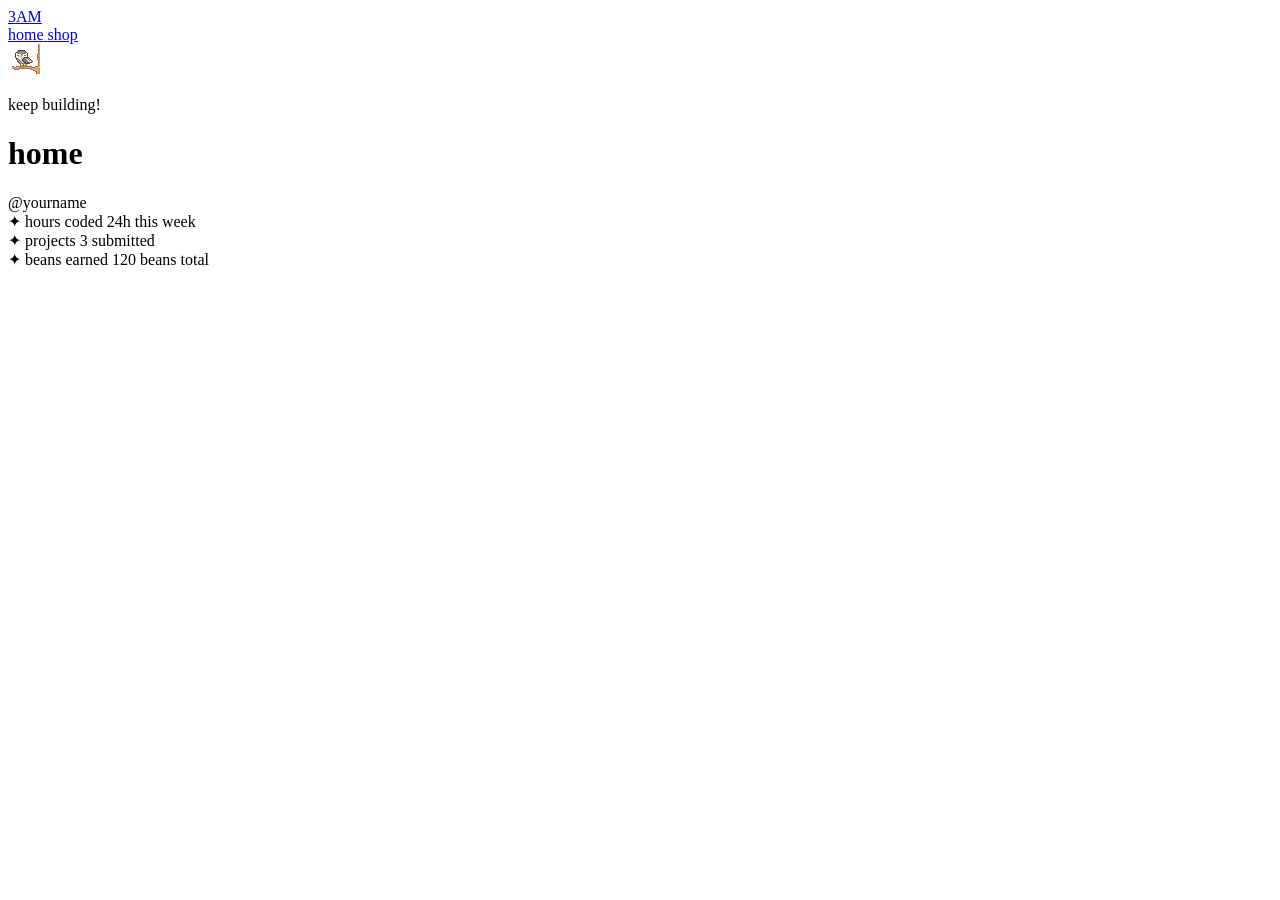
==== dashboard.html @ 39d41d92 "Fixed the faq bug and added a dashboard" ====
<!DOCTYPE html>
<html lang="en">
    <head>
        <meta charset="UTF-8">
        <meta name="viewport" content="width=device-width, initial-scale=1.0">
        <title>3AM - Dashboard</title>
        <link rel="stylesheet" href="dashboard.css">
    </head>
    <body>
        <div class="layout">
            <aside class="sidebar">
                <a href="index.html" class="sidebar-logo">3AM</a>
                <nav class="sidebar-nav">
                    <a href="dashboard.html" class="nav-item active">
                        <span class="nav-icon">home</span>
                    </a>
                    <a href="shop.html" class="nav-item">
                        <span class="nav-icon">shop</span>
                    </a>
                </nav>
                <div class="sidebar-owl">
                    <img src="owl.png" alt="owl">
                    <p>keep building!</p>
                </div>
            </aside>

            <main class="main">
                <div class="topbar">
                    <h1 class="page-title">home</h1>
                    <div class="user-badge">@yourname</div>
                </div>

                <div class="cards">
                    <div class="card card-accent">
                        <span class="card-label">✦ hours coded</span>
                        <span class="card-value">24h</span>
                        <span class="card-sub">this week</span>
                    </div>
                    <div class="card">
                        <span class="card-label">✦ projects</span>
                        <span class="card-value">3</span>
                        <span class="card-sub">submitted</span>
                    </div>
                    <div class="card">
                        <span class="card-label">✦ beans earned</span>
                        <span class="card-valuse">120 beans</span>
                        <span class="card-sub">total</span>
                    </div>
                </div>
            </main>
    </body>
</html>
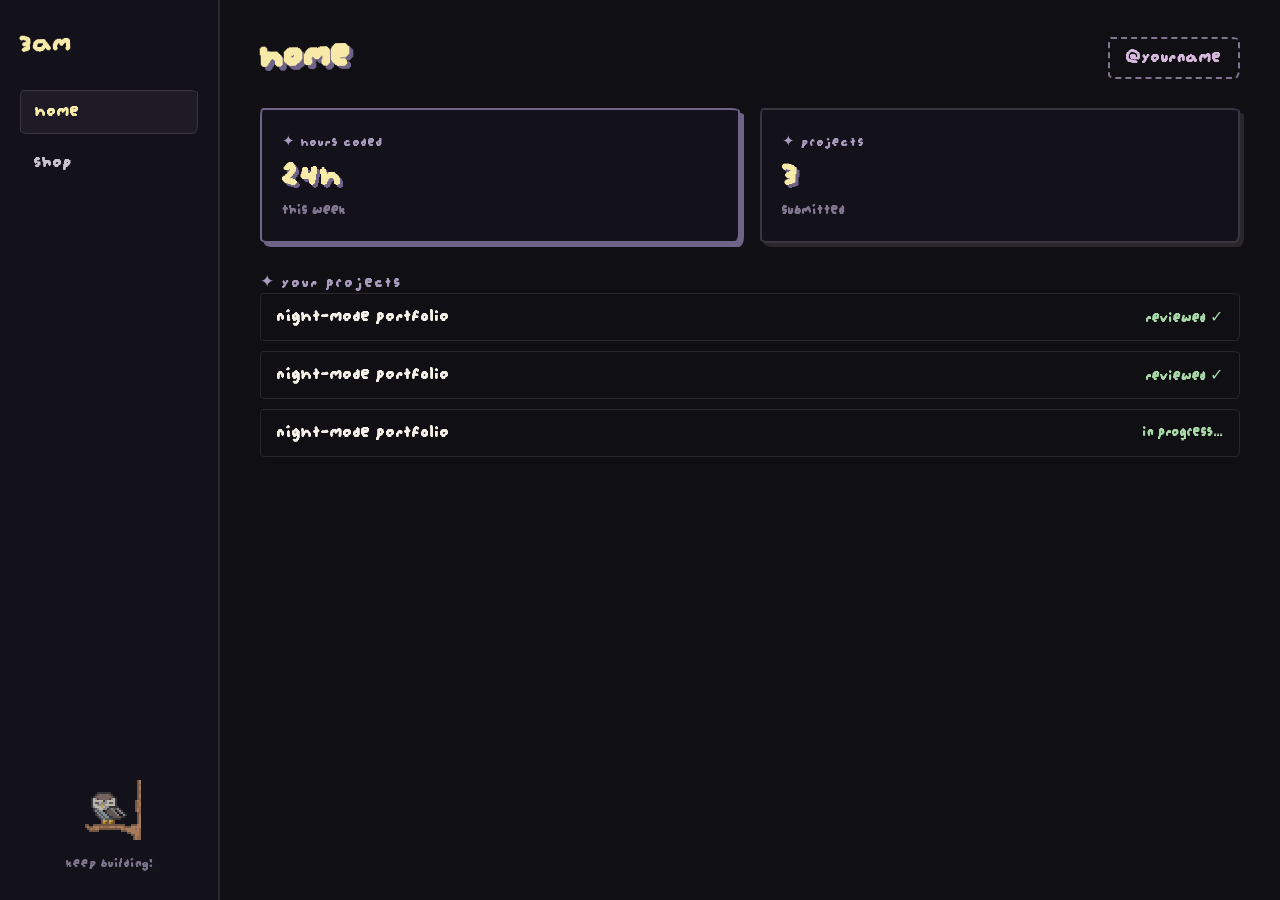
==== commit 7744d2b4: "Finished the styling and all the information of the shop and added currency image" ====
--- a/dashboard.html
+++ b/dashboard.html
@@ -19,7 +19,7 @@
                     </a>
                 </nav>
                 <div class="sidebar-owl">
-                    <img src="owl.png" alt="owl">
+                    <img src="assets/owl.png" alt="owl">
                     <p>keep building!</p>
                 </div>
             </aside>
@@ -41,10 +41,23 @@
                         <span class="card-value">3</span>
                         <span class="card-sub">submitted</span>
                     </div>
-                    <div class="card">
-                        <span class="card-label">✦ beans earned</span>
-                        <span class="card-valuse">120 beans</span>
-                        <span class="card-sub">total</span>
+                </div>
+
+                <div class="section-box">
+                    <span class="section-label">✦ your projects</span>
+                    <div class="project-list">
+                        <div class="project-item">
+                            <span class="project-name">night-mode portfolio</span>
+                            <span class="project-tag">reviewed ✓</span>
+                        </div>
+                        <div class="project-item">
+                            <span class="project-name">night-mode portfolio</span>
+                            <span class="project-tag">reviewed ✓</span>
+                        </div>
+                        <div class="project-item">
+                            <span class="project-name">night-mode portfolio</span>
+                            <span class="project-tag">in progress...</span>
+                        </div>
                     </div>
                 </div>
             </main>
--- a/dashboard.css
+++ b/dashboard.css
@@ -0,0 +1,213 @@
+@font-face {
+    font-family: "Augie";
+    src: url("./fonts/augiepixel.ttf") format(truetype);
+}
+
+* {
+    font-family: "Augie", cursive;
+    box-sizing: border-box;
+    margin: 0;
+    padding: 0;
+}
+
+body {
+    background: #101014;
+    color: #f4f0e8;
+    min-height: 100vh;
+}
+
+.layout {
+    display: flex;
+    min-height: 100vh;
+}
+
+.sidebar {
+    width: 220px;
+    flex-shrink: 0;
+    background: #13111a;
+    border-right: 2px solid #29272b;
+    display: flex;
+    flex-direction: column;
+    padding: 28px 20px;
+    gap: 32px;
+}
+
+.sidebar-logo {
+    font-size: 30px;
+    color: #f7e9a8;
+    text-decoration: none;
+    text-decoration: 3px 3px 0 #6f6387;
+    transform: rotate(-2deg);
+    display: inline-block;
+}
+
+.sidebar-nav {
+    display: flex;
+    flex-direction: column;
+    gap: 8px;
+}
+
+.nav-item {
+    display: flex;
+    align-items: center;
+    gap: 10px;
+    padding: 10px 14px;
+    border-radius: 3px 10px 5px 8px / 8px 3px 10px 4px;
+    color: #c8c3cc;
+    text-decoration: none;
+    font-size: 22px;
+    transition: background .15s, color .15s;
+}
+
+.nav-item:hover,
+.nav-item.active {
+    background: #1e1b26;
+    color: #f7e9a8;
+}
+
+.nav-item.active {
+    border: 1.5px solid #393642;
+}
+
+.nav-icon {
+    font-size: 20px;
+}
+
+.sidebar-owl {
+    margin-top: auto;
+    text-align: center;
+    opacity: 0.7;
+}
+
+.sidebar-owl img {
+    width: 64px;
+    image-rendering: pixelated;
+}
+
+.sidebar-owl p {
+    font-size: 15px;
+    color: #a89bbd;
+    margin-top: 8px;
+}
+
+.main {
+    flex: 1;
+    padding: 36px 40px;
+    display: flex;
+    flex-direction: column;
+    gap: 28px;
+}
+
+.topbar {
+    display: flex;
+    align-items: center;
+    justify-content: space-between;
+}
+
+.page-title {
+    font-size: 42px;
+    color: #f7e9a8;
+    text-shadow: 4px 4px 0 #6f6387;
+    transform: rotate(-1deg);
+    display: inline-block;
+}
+
+.user-badge {
+    font-size: 20px;
+    color: #d6b8dc;
+    border: 2px dashed #81768f;
+    padding: 8px 16px;
+    border-radius: 3px 10px 5px 8px / 8px 3px 10px 4px;
+}
+
+.cards {
+    display: flex;
+    gap: 20px;
+    flex-wrap: wrap;
+}
+
+.card {
+    flex: 1;
+    min-width: 140px;
+    background: #13111a;
+    border: 2px solid #393642;
+    border-radius: 3px 10px 5px 8px / 8px 3px 10px 4px;
+    padding: 22px 20px;
+    display: flex;
+    flex-direction: column;
+    gap: 6px;
+    box-shadow: 4px 4px 0 #29272b;
+}
+
+.card-accent {
+    border-color: #6f6387;
+    box-shadow: 4px 4px 0 #6f6387;
+}
+
+.card-label {
+    font-size: 15px;
+    color: #a89bbd;
+    letter-spacing: 1px;
+}
+
+.card-value {
+    font-size: 40px;
+    color: #f7e9a8;
+    text-shadow: 3px 3px 0 #6f6387;
+    line-height: 1;
+}
+
+.card-sub {
+    font-size: 16px;
+    color: #81768f;
+}
+
+.selection-box {
+    background: #13111a;
+    border: 2px solid #393642;
+    border-radius: 3px 10px 5px 8px / 8px 3px 10px 4px;
+    padding: 24px 28px;
+    display: flex;
+    flex-direction: column;
+    gap: 16px;
+}
+
+.section-label {
+    color: #a89bbd;
+    font-size: 17px;
+    letter-spacing: 2px;
+}
+
+.project-list {
+    display: flex;
+    flex-direction: column;
+    gap: 10px;
+}
+
+.project-item {
+    display: flex;
+    justify-content: space-between;
+    align-items: center;
+    padding: 12px 16px;
+    background: #101014;
+    border: 1px solid #29272b;
+    border-radius: 3px 8px 4px 6px / 6px 3px 8px 3px;
+}
+
+.project-name {
+    font-size: 20px;
+    color: #f4f0e8;
+}
+
+.project-tag {
+    font-size: 16px;
+    color: #a8d8a8;
+}
+
+.project-tag.pending {
+    color: #d7a9c5;
+}
+
+.project-tag.pending {
+    color: #d7a9c5;
+}
